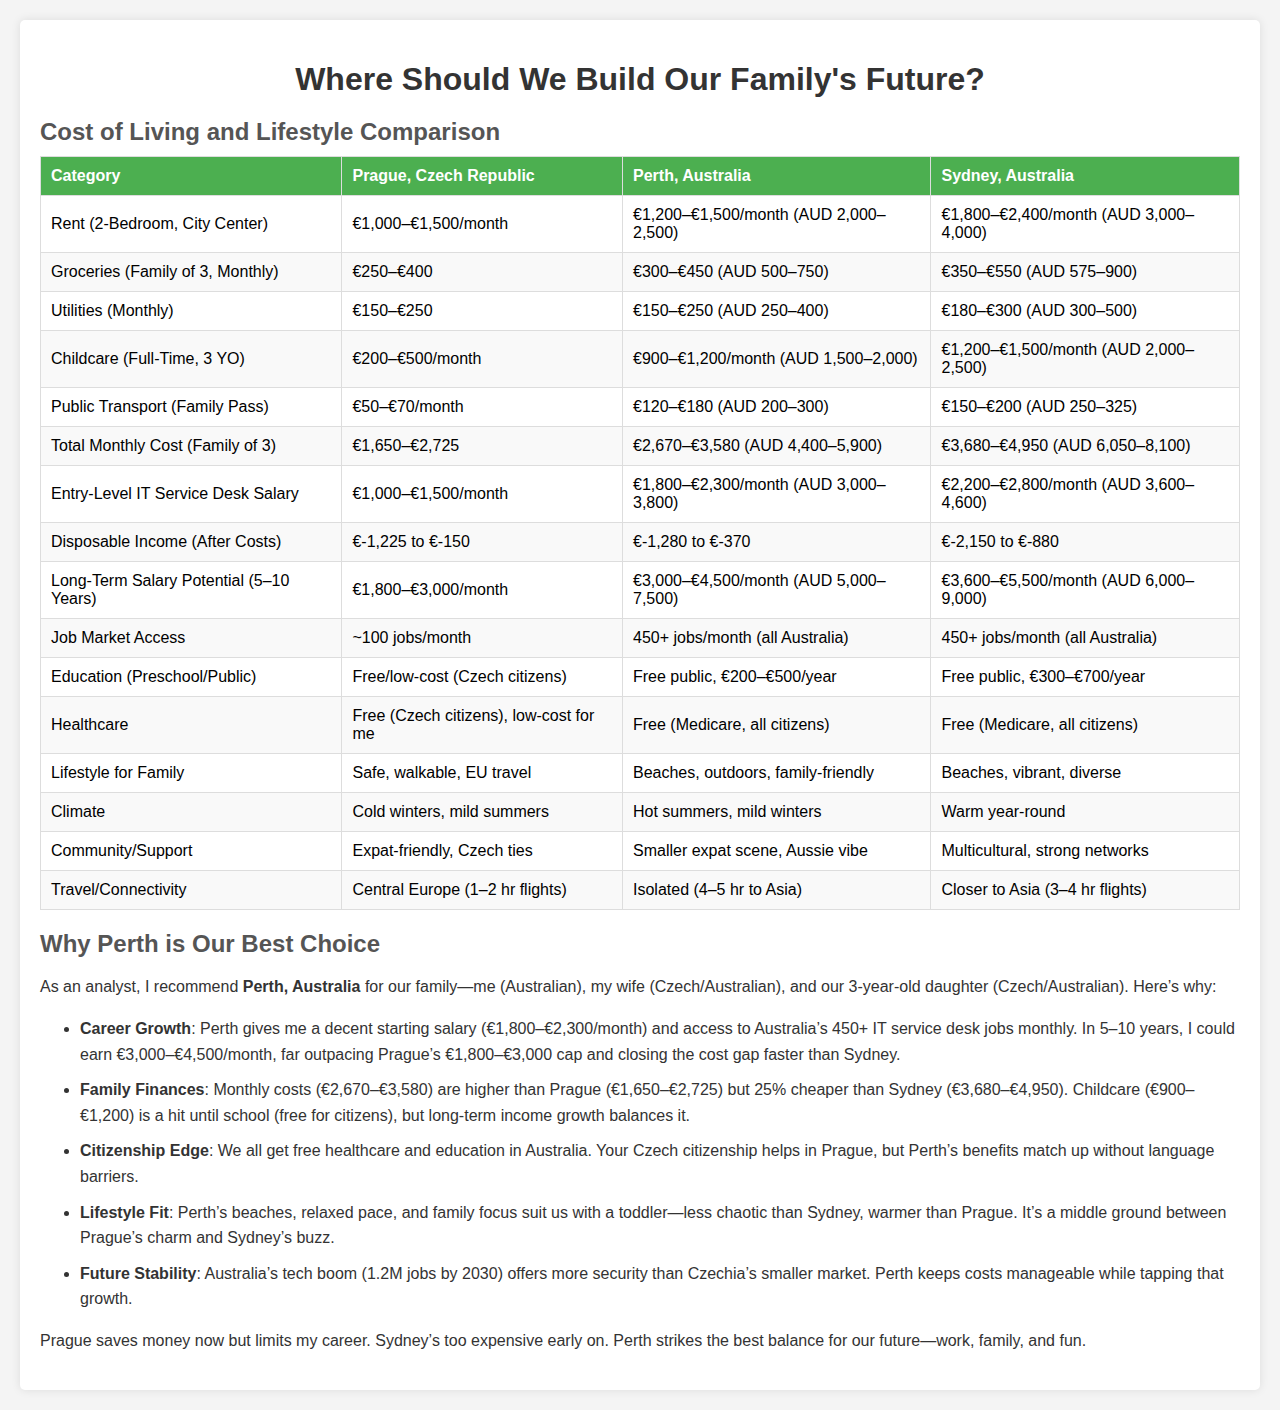
==== index.html @ c254085b "Rename Family_options.html to index.html" ====
<!DOCTYPE html>
<html lang="en">
<head>
    <meta charset="UTF-8">
    <meta name="viewport" content="width=device-width, initial-scale=1.0">
    <title>Family Future Options: Prague vs. Perth vs. Sydney</title>
    <link rel="stylesheet" href="styles.css">
</head>
<body>
    <div class="container">
        <h1>Where Should We Build Our Family's Future?</h1>
        <h2>Cost of Living and Lifestyle Comparison</h2>
        <div class="table-wrapper">
            <table>
                <thead>
                    <tr>
                        <th>Category</th>
                        <th>Prague, Czech Republic</th>
                        <th>Perth, Australia</th>
                        <th>Sydney, Australia</th>
                    </tr>
                </thead>
                <tbody>
                    <tr><td>Rent (2-Bedroom, City Center)</td><td>€1,000–€1,500/month</td><td>€1,200–€1,500/month (AUD 2,000–2,500)</td><td>€1,800–€2,400/month (AUD 3,000–4,000)</td></tr>
                    <tr><td>Groceries (Family of 3, Monthly)</td><td>€250–€400</td><td>€300–€450 (AUD 500–750)</td><td>€350–€550 (AUD 575–900)</td></tr>
                    <tr><td>Utilities (Monthly)</td><td>€150–€250</td><td>€150–€250 (AUD 250–400)</td><td>€180–€300 (AUD 300–500)</td></tr>
                    <tr><td>Childcare (Full-Time, 3 YO)</td><td>€200–€500/month</td><td>€900–€1,200/month (AUD 1,500–2,000)</td><td>€1,200–€1,500/month (AUD 2,000–2,500)</td></tr>
                    <tr><td>Public Transport (Family Pass)</td><td>€50–€70/month</td><td>€120–€180 (AUD 200–300)</td><td>€150–€200 (AUD 250–325)</td></tr>
                    <tr><td>Total Monthly Cost (Family of 3)</td><td>€1,650–€2,725</td><td>€2,670–€3,580 (AUD 4,400–5,900)</td><td>€3,680–€4,950 (AUD 6,050–8,100)</td></tr>
                    <tr><td>Entry-Level IT Service Desk Salary</td><td>€1,000–€1,500/month</td><td>€1,800–€2,300/month (AUD 3,000–3,800)</td><td>€2,200–€2,800/month (AUD 3,600–4,600)</td></tr>
                    <tr><td>Disposable Income (After Costs)</td><td>€-1,225 to €-150</td><td>€-1,280 to €-370</td><td>€-2,150 to €-880</td></tr>
                    <tr><td>Long-Term Salary Potential (5–10 Years)</td><td>€1,800–€3,000/month</td><td>€3,000–€4,500/month (AUD 5,000–7,500)</td><td>€3,600–€5,500/month (AUD 6,000–9,000)</td></tr>
                    <tr><td>Job Market Access</td><td>~100 jobs/month</td><td>450+ jobs/month (all Australia)</td><td>450+ jobs/month (all Australia)</td></tr>
                    <tr><td>Education (Preschool/Public)</td><td>Free/low-cost (Czech citizens)</td><td>Free public, €200–€500/year</td><td>Free public, €300–€700/year</td></tr>
                    <tr><td>Healthcare</td><td>Free (Czech citizens), low-cost for me</td><td>Free (Medicare, all citizens)</td><td>Free (Medicare, all citizens)</td></tr>
                    <tr><td>Lifestyle for Family</td><td>Safe, walkable, EU travel</td><td>Beaches, outdoors, family-friendly</td><td>Beaches, vibrant, diverse</td></tr>
                    <tr><td>Climate</td><td>Cold winters, mild summers</td><td>Hot summers, mild winters</td><td>Warm year-round</td></tr>
                    <tr><td>Community/Support</td><td>Expat-friendly, Czech ties</td><td>Smaller expat scene, Aussie vibe</td><td>Multicultural, strong networks</td></tr>
                    <tr><td>Travel/Connectivity</td><td>Central Europe (1–2 hr flights)</td><td>Isolated (4–5 hr to Asia)</td><td>Closer to Asia (3–4 hr flights)</td></tr>
                </tbody>
            </table>
        </div>

        <h2>Why Perth is Our Best Choice</h2>
        <p class="analysis">As an analyst, I recommend <strong>Perth, Australia</strong> for our family—me (Australian), my wife (Czech/Australian), and our 3-year-old daughter (Czech/Australian). Here’s why:</p>
        <ul class="analysis">
            <li><strong>Career Growth</strong>: Perth gives me a decent starting salary (€1,800–€2,300/month) and access to Australia’s 450+ IT service desk jobs monthly. In 5–10 years, I could earn €3,000–€4,500/month, far outpacing Prague’s €1,800–€3,000 cap and closing the cost gap faster than Sydney.</li>
            <li><strong>Family Finances</strong>: Monthly costs (€2,670–€3,580) are higher than Prague (€1,650–€2,725) but 25% cheaper than Sydney (€3,680–€4,950). Childcare (€900–€1,200) is a hit until school (free for citizens), but long-term income growth balances it.</li>
            <li><strong>Citizenship Edge</strong>: We all get free healthcare and education in Australia. Your Czech citizenship helps in Prague, but Perth’s benefits match up without language barriers.</li>
            <li><strong>Lifestyle Fit</strong>: Perth’s beaches, relaxed pace, and family focus suit us with a toddler—less chaotic than Sydney, warmer than Prague. It’s a middle ground between Prague’s charm and Sydney’s buzz.</li>
            <li><strong>Future Stability</strong>: Australia’s tech boom (1.2M jobs by 2030) offers more security than Czechia’s smaller market. Perth keeps costs manageable while tapping that growth.</li>
        </ul>
        <p class="analysis">Prague saves money now but limits my career. Sydney’s too expensive early on. Perth strikes the best balance for our future—work, family, and fun.</p>
    </div>
</body>
</html>
---- styles.css ----
body {
    font-family: Arial, sans-serif;
    background-color: #f4f4f4;
    margin: 0;
    padding: 0;
}

.container {
    max-width: 1200px;
    margin: 20px auto;
    padding: 20px;
    background-color: #fff;
    box-shadow: 0 0 10px rgba(0, 0, 0, 0.1);
    border-radius: 5px;
}

h1 {
    text-align: center;
    color: #333;
    margin-bottom: 10px;
    font-size: 2em; /* Desktop default */
}

h2 {
    color: #555;
    margin-top: 20px;
    margin-bottom: 10px;
    font-size: 1.5em; /* Desktop default */
}

.table-wrapper {
    overflow-x: auto; /* Enables horizontal scrolling on small screens */
    margin-bottom: 20px;
}

table {
    width: 100%;
    border-collapse: collapse;
}

th, td {
    padding: 10px;
    text-align: left;
    border: 1px solid #ddd;
    font-size: 1em; /* Desktop default */
}

th {
    background-color: #4CAF50;
    color: white;
}

tr:nth-child(even) {
    background-color: #f9f9f9;
}

tr:hover {
    background-color: #f1f1f1;
}

.analysis {
    line-height: 1.6;
    color: #333;
    font-size: 1em; /* Desktop default */
}

ul.analysis li {
    margin-bottom: 10px;
}

/* Mobile Responsiveness (screens <= 768px) */
@media (max-width: 768px) {
    .container {
        margin: 10px;
        padding: 15px;
    }

    h1 {
        font-size: 1.5em; /* Smaller on mobile */
    }

    h2 {
        font-size: 1.2em; /* Smaller on mobile */
    }

    th, td {
        font-size: 0.85em; /* Smaller text on mobile */
        padding: 8px; /* Reduced padding for compactness */
    }

    .analysis {
        font-size: 0.9em; /* Slightly smaller on mobile */
    }

    /* Ensure table is scrollable horizontally */
    table {
        min-width: 600px; /* Forces scrolling if screen is smaller */
    }
}

/* Extra Small Screens (e.g., phones <= 480px) */
@media (max-width: 480px) {
    h1 {
        font-size: 1.2em;
    }

    h2 {
        font-size: 1em;
    }

    th, td {
        font-size: 0.75em; /* Even smaller for tiny screens */
        padding: 6px;
    }

    .analysis {
        font-size: 0.8em;
    }
}
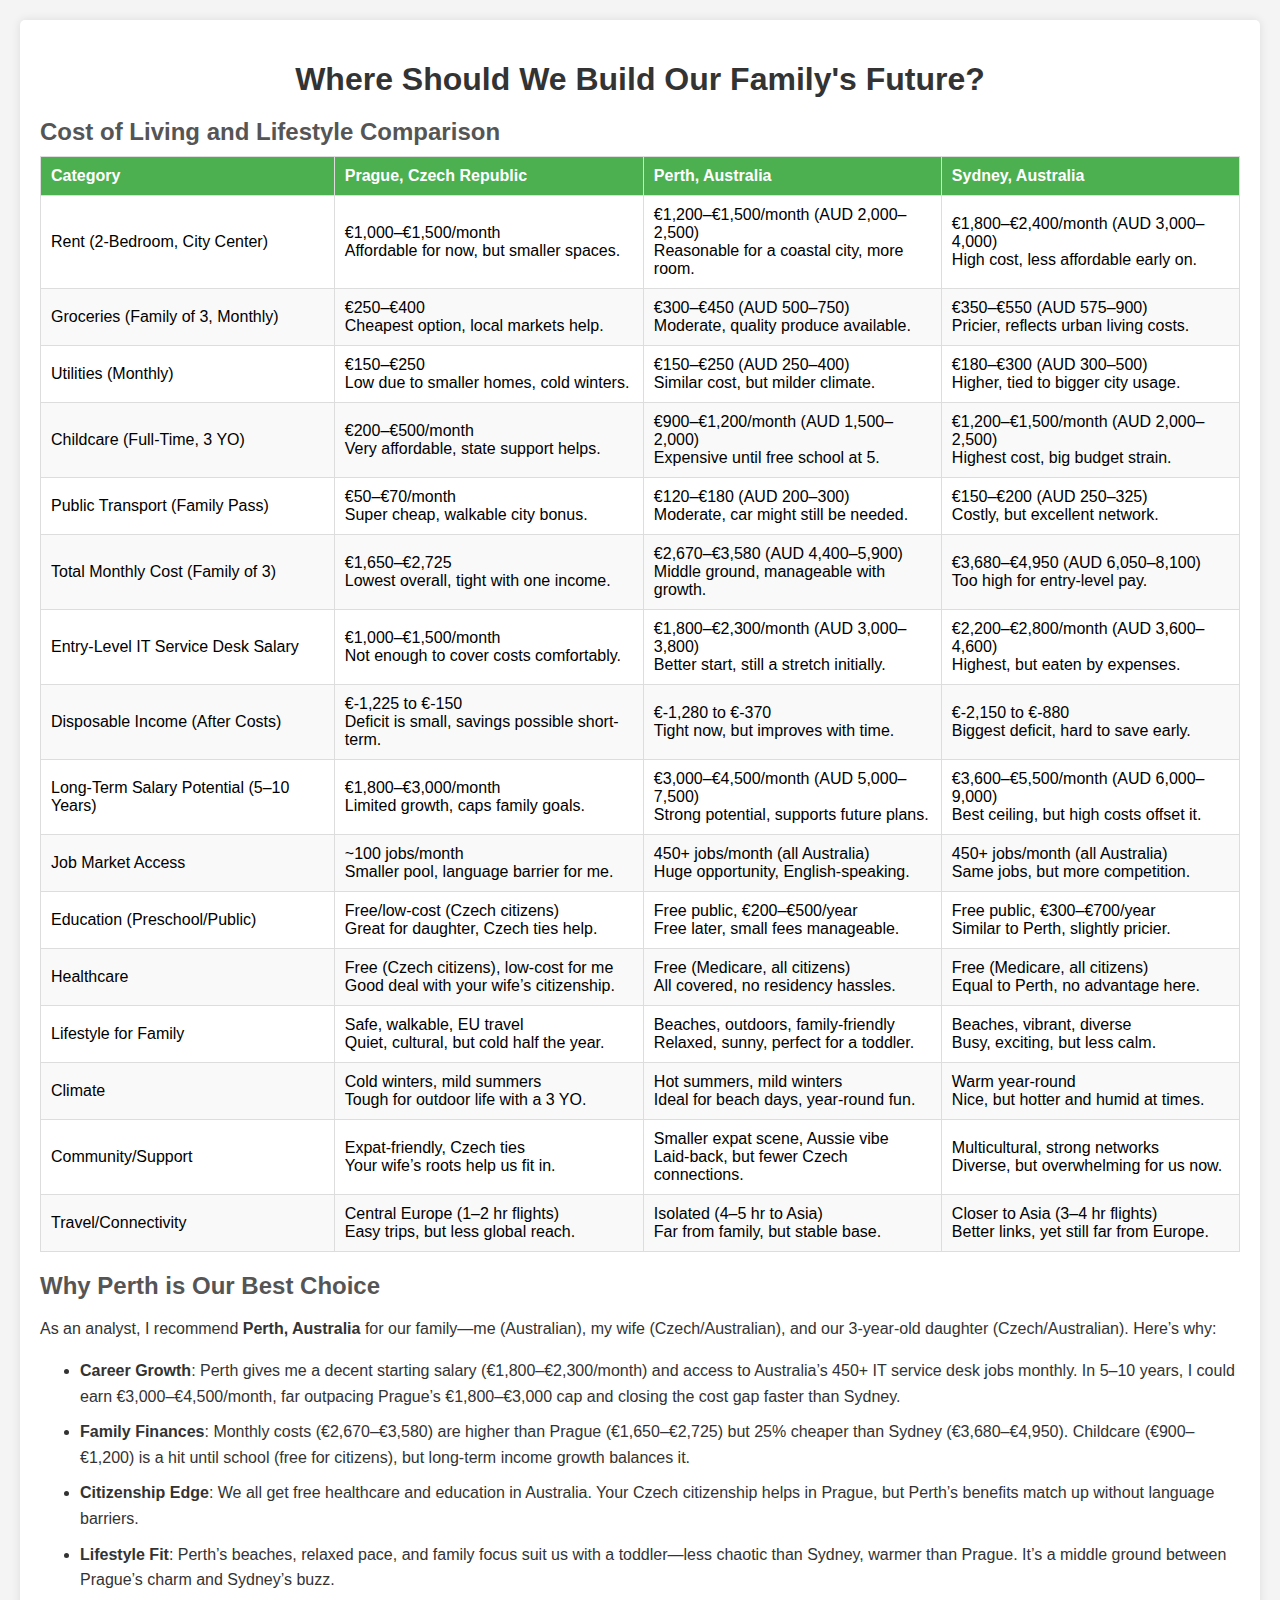
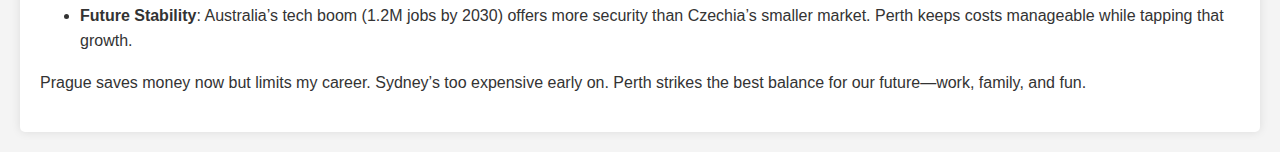
==== commit 9e467adb: "Update index.html" ====
--- a/index.html
+++ b/index.html
@@ -21,22 +21,102 @@
                     </tr>
                 </thead>
                 <tbody>
-                    <tr><td>Rent (2-Bedroom, City Center)</td><td>€1,000–€1,500/month</td><td>€1,200–€1,500/month (AUD 2,000–2,500)</td><td>€1,800–€2,400/month (AUD 3,000–4,000)</td></tr>
-                    <tr><td>Groceries (Family of 3, Monthly)</td><td>€250–€400</td><td>€300–€450 (AUD 500–750)</td><td>€350–€550 (AUD 575–900)</td></tr>
-                    <tr><td>Utilities (Monthly)</td><td>€150–€250</td><td>€150–€250 (AUD 250–400)</td><td>€180–€300 (AUD 300–500)</td></tr>
-                    <tr><td>Childcare (Full-Time, 3 YO)</td><td>€200–€500/month</td><td>€900–€1,200/month (AUD 1,500–2,000)</td><td>€1,200–€1,500/month (AUD 2,000–2,500)</td></tr>
-                    <tr><td>Public Transport (Family Pass)</td><td>€50–€70/month</td><td>€120–€180 (AUD 200–300)</td><td>€150–€200 (AUD 250–325)</td></tr>
-                    <tr><td>Total Monthly Cost (Family of 3)</td><td>€1,650–€2,725</td><td>€2,670–€3,580 (AUD 4,400–5,900)</td><td>€3,680–€4,950 (AUD 6,050–8,100)</td></tr>
-                    <tr><td>Entry-Level IT Service Desk Salary</td><td>€1,000–€1,500/month</td><td>€1,800–€2,300/month (AUD 3,000–3,800)</td><td>€2,200–€2,800/month (AUD 3,600–4,600)</td></tr>
-                    <tr><td>Disposable Income (After Costs)</td><td>€-1,225 to €-150</td><td>€-1,280 to €-370</td><td>€-2,150 to €-880</td></tr>
-                    <tr><td>Long-Term Salary Potential (5–10 Years)</td><td>€1,800–€3,000/month</td><td>€3,000–€4,500/month (AUD 5,000–7,500)</td><td>€3,600–€5,500/month (AUD 6,000–9,000)</td></tr>
-                    <tr><td>Job Market Access</td><td>~100 jobs/month</td><td>450+ jobs/month (all Australia)</td><td>450+ jobs/month (all Australia)</td></tr>
-                    <tr><td>Education (Preschool/Public)</td><td>Free/low-cost (Czech citizens)</td><td>Free public, €200–€500/year</td><td>Free public, €300–€700/year</td></tr>
-                    <tr><td>Healthcare</td><td>Free (Czech citizens), low-cost for me</td><td>Free (Medicare, all citizens)</td><td>Free (Medicare, all citizens)</td></tr>
-                    <tr><td>Lifestyle for Family</td><td>Safe, walkable, EU travel</td><td>Beaches, outdoors, family-friendly</td><td>Beaches, vibrant, diverse</td></tr>
-                    <tr><td>Climate</td><td>Cold winters, mild summers</td><td>Hot summers, mild winters</td><td>Warm year-round</td></tr>
-                    <tr><td>Community/Support</td><td>Expat-friendly, Czech ties</td><td>Smaller expat scene, Aussie vibe</td><td>Multicultural, strong networks</td></tr>
-                    <tr><td>Travel/Connectivity</td><td>Central Europe (1–2 hr flights)</td><td>Isolated (4–5 hr to Asia)</td><td>Closer to Asia (3–4 hr flights)</td></tr>
+                    <tr>
+                        <td>Rent (2-Bedroom, City Center)</td>
+                        <td>€1,000–€1,500/month<br><span>Affordable for now, but smaller spaces.</span></td>
+                        <td>€1,200–€1,500/month (AUD 2,000–2,500)<br><span>Reasonable for a coastal city, more room.</span></td>
+                        <td>€1,800–€2,400/month (AUD 3,000–4,000)<br><span>High cost, less affordable early on.</span></td>
+                    </tr>
+                    <tr>
+                        <td>Groceries (Family of 3, Monthly)</td>
+                        <td>€250–€400<br><span>Cheapest option, local markets help.</span></td>
+                        <td>€300–€450 (AUD 500–750)<br><span>Moderate, quality produce available.</span></td>
+                        <td>€350–€550 (AUD 575–900)<br><span>Pricier, reflects urban living costs.</span></td>
+                    </tr>
+                    <tr>
+                        <td>Utilities (Monthly)</td>
+                        <td>€150–€250<br><span>Low due to smaller homes, cold winters.</span></td>
+                        <td>€150–€250 (AUD 250–400)<br><span>Similar cost, but milder climate.</span></td>
+                        <td>€180–€300 (AUD 300–500)<br><span>Higher, tied to bigger city usage.</span></td>
+                    </tr>
+                    <tr>
+                        <td>Childcare (Full-Time, 3 YO)</td>
+                        <td>€200–€500/month<br><span>Very affordable, state support helps.</span></td>
+                        <td>€900–€1,200/month (AUD 1,500–2,000)<br><span>Expensive until free school at 5.</span></td>
+                        <td>€1,200–€1,500/month (AUD 2,000–2,500)<br><span>Highest cost, big budget strain.</span></td>
+                    </tr>
+                    <tr>
+                        <td>Public Transport (Family Pass)</td>
+                        <td>€50–€70/month<br><span>Super cheap, walkable city bonus.</span></td>
+                        <td>€120–€180 (AUD 200–300)<br><span>Moderate, car might still be needed.</span></td>
+                        <td>€150–€200 (AUD 250–325)<br><span>Costly, but excellent network.</span></td>
+                    </tr>
+                    <tr>
+                        <td>Total Monthly Cost (Family of 3)</td>
+                        <td>€1,650–€2,725<br><span>Lowest overall, tight with one income.</span></td>
+                        <td>€2,670–€3,580 (AUD 4,400–5,900)<br><span>Middle ground, manageable with growth.</span></td>
+                        <td>€3,680–€4,950 (AUD 6,050–8,100)<br><span>Too high for entry-level pay.</span></td>
+                    </tr>
+                    <tr>
+                        <td>Entry-Level IT Service Desk Salary</td>
+                        <td>€1,000–€1,500/month<br><span>Not enough to cover costs comfortably.</span></td>
+                        <td>€1,800–€2,300/month (AUD 3,000–3,800)<br><span>Better start, still a stretch initially.</span></td>
+                        <td>€2,200–€2,800/month (AUD 3,600–4,600)<br><span>Highest, but eaten by expenses.</span></td>
+                    </tr>
+                    <tr>
+                        <td>Disposable Income (After Costs)</td>
+                        <td>€-1,225 to €-150<br><span>Deficit is small, savings possible short-term.</span></td>
+                        <td>€-1,280 to €-370<br><span>Tight now, but improves with time.</span></td>
+                        <td>€-2,150 to €-880<br><span>Biggest deficit, hard to save early.</span></td>
+                    </tr>
+                    <tr>
+                        <td>Long-Term Salary Potential (5–10 Years)</td>
+                        <td>€1,800–€3,000/month<br><span>Limited growth, caps family goals.</span></td>
+                        <td>€3,000–€4,500/month (AUD 5,000–7,500)<br><span>Strong potential, supports future plans.</span></td>
+                        <td>€3,600–€5,500/month (AUD 6,000–9,000)<br><span>Best ceiling, but high costs offset it.</span></td>
+                    </tr>
+                    <tr>
+                        <td>Job Market Access</td>
+                        <td>~100 jobs/month<br><span>Smaller pool, language barrier for me.</span></td>
+                        <td>450+ jobs/month (all Australia)<br><span>Huge opportunity, English-speaking.</span></td>
+                        <td>450+ jobs/month (all Australia)<br><span>Same jobs, but more competition.</span></td>
+                    </tr>
+                    <tr>
+                        <td>Education (Preschool/Public)</td>
+                        <td>Free/low-cost (Czech citizens)<br><span>Great for daughter, Czech ties help.</span></td>
+                        <td>Free public, €200–€500/year<br><span>Free later, small fees manageable.</span></td>
+                        <td>Free public, €300–€700/year<br><span>Similar to Perth, slightly pricier.</span></td>
+                    </tr>
+                    <tr>
+                        <td>Healthcare</td>
+                        <td>Free (Czech citizens), low-cost for me<br><span>Good deal with your wife’s citizenship.</span></td>
+                        <td>Free (Medicare, all citizens)<br><span>All covered, no residency hassles.</span></td>
+                        <td>Free (Medicare, all citizens)<br><span>Equal to Perth, no advantage here.</span></td>
+                    </tr>
+                    <tr>
+                        <td>Lifestyle for Family</td>
+                        <td>Safe, walkable, EU travel<br><span>Quiet, cultural, but cold half the year.</span></td>
+                        <td>Beaches, outdoors, family-friendly<br><span>Relaxed, sunny, perfect for a toddler.</span></td>
+                        <td>Beaches, vibrant, diverse<br><span>Busy, exciting, but less calm.</span></td>
+                    </tr>
+                    <tr>
+                        <td>Climate</td>
+                        <td>Cold winters, mild summers<br><span>Tough for outdoor life with a 3 YO.</span></td>
+                        <td>Hot summers, mild winters<br><span>Ideal for beach days, year-round fun.</span></td>
+                        <td>Warm year-round<br><span>Nice, but hotter and humid at times.</span></td>
+                    </tr>
+                    <tr>
+                        <td>Community/Support</td>
+                        <td>Expat-friendly, Czech ties<br><span>Your wife’s roots help us fit in.</span></td>
+                        <td>Smaller expat scene, Aussie vibe<br><span>Laid-back, but fewer Czech connections.</span></td>
+                        <td>Multicultural, strong networks<br><span>Diverse, but overwhelming for us now.</span></td>
+                    </tr>
+                    <tr>
+                        <td>Travel/Connectivity</td>
+                        <td>Central Europe (1–2 hr flights)<br><span>Easy trips, but less global reach.</span></td>
+                        <td>Isolated (4–5 hr to Asia)<br><span>Far from family, but stable base.</span></td>
+                        <td>Closer to Asia (3–4 hr flights)<br><span>Better links, yet still far from Europe.</span></td>
+                    </tr>
                 </tbody>
             </table>
         </div>
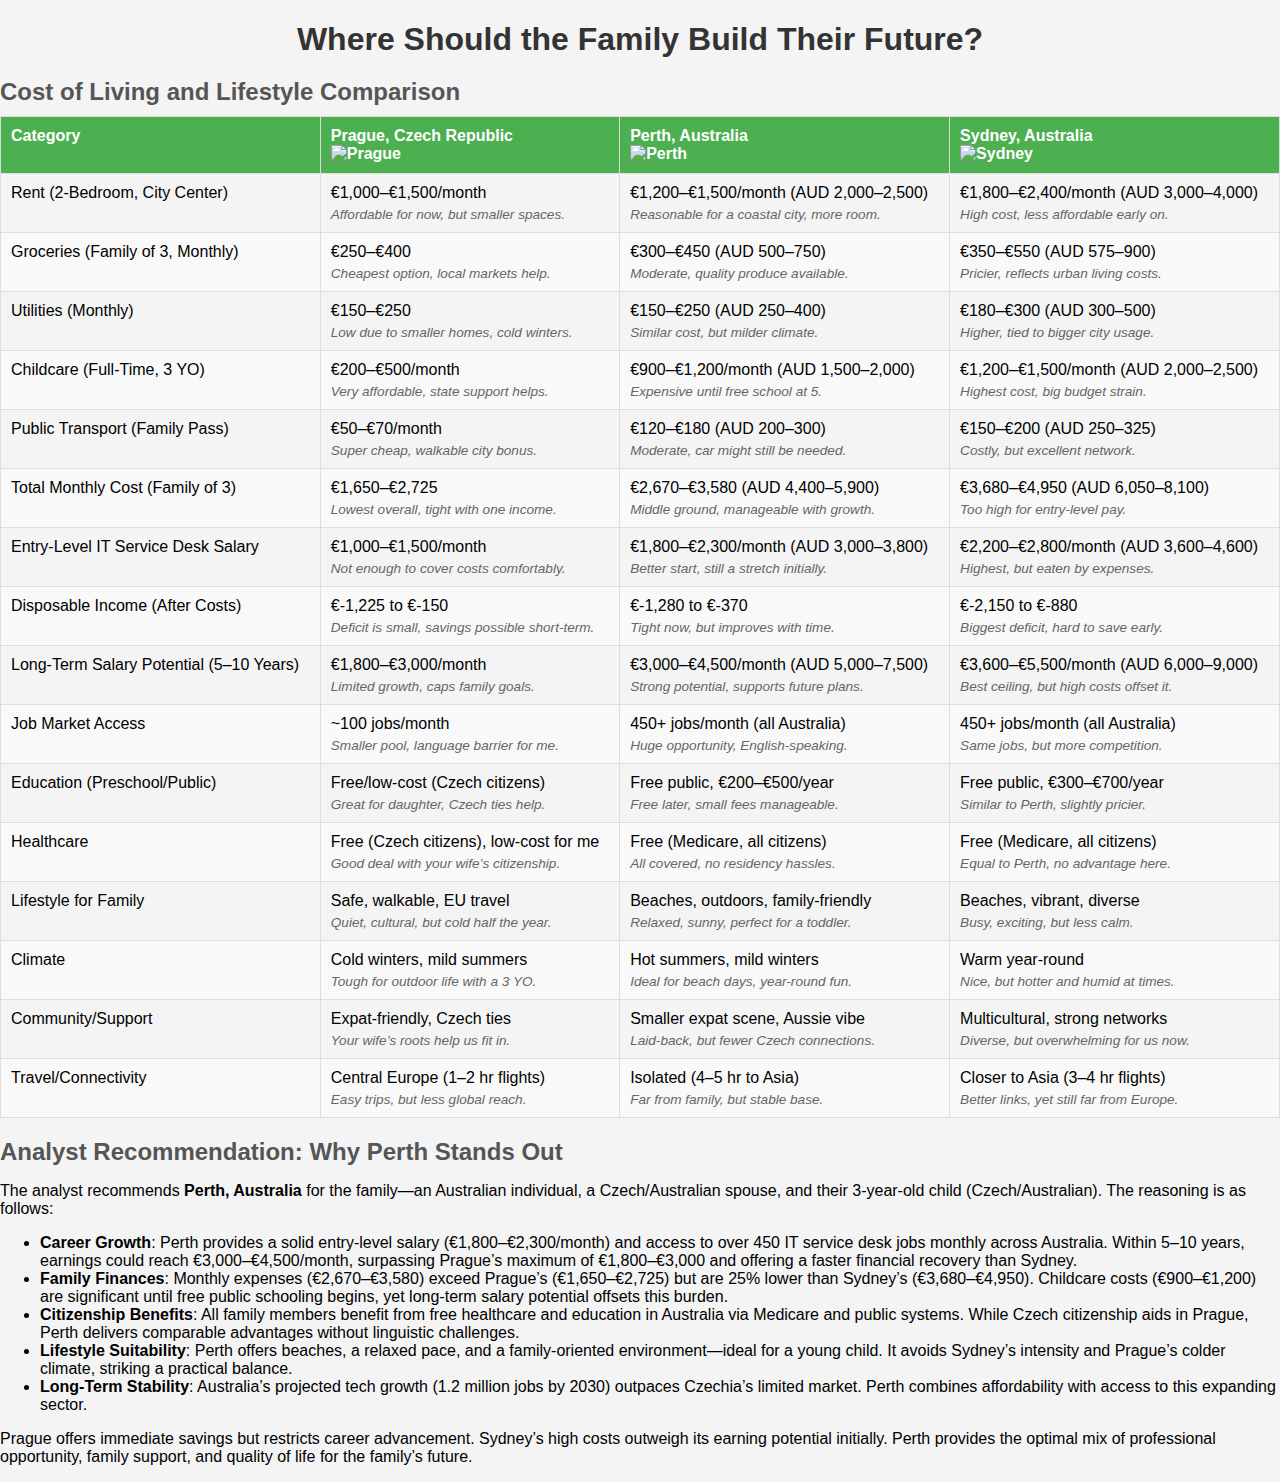
==== commit d58afa91: "Update index.html" ====
--- a/index.html
+++ b/index.html
@@ -3,21 +3,33 @@
 <head>
     <meta charset="UTF-8">
     <meta name="viewport" content="width=device-width, initial-scale=1.0">
-    <title>Family Future Options: Prague vs. Perth vs. Sydney</title>
+    <title>Family Future: Prague vs Perth vs Sydney</title>
     <link rel="stylesheet" href="styles.css">
 </head>
 <body>
-    <div class="container">
-        <h1>Where Should We Build Our Family's Future?</h1>
+    <main class="wrapper">
+        <h1>Where Should the Family Build Their Future?</h1>
         <h2>Cost of Living and Lifestyle Comparison</h2>
-        <div class="table-wrapper">
+        <section class="table-container">
             <table>
                 <thead>
                     <tr>
                         <th>Category</th>
-                        <th>Prague, Czech Republic</th>
-                        <th>Perth, Australia</th>
-                        <th>Sydney, Australia</th>
+                        <th>
+                            Prague, Czech Republic<br>
+                            <img src="https://images.unsplash.com/photo-1563216366-a7b552b0d7e8?ixlib=rb-4.0.3&auto=format&fit=crop&w=300&q=80" alt="Prague">
+                            <!-- Photo by David Dibert on Unsplash -->
+                        </th>
+                        <th>
+                            Perth, Australia<br>
+                            <img src="https://images.unsplash.com/photo-1520262497146-9996d4fdda0a?ixlib=rb-4.0.3&auto=format&fit=crop&w=300&q=80" alt="Perth">
+                            <!-- Photo by Lachlan Gowen on Unsplash -->
+                        </th>
+                        <th>
+                            Sydney, Australia<br>
+                            <img src="https://images.unsplash.com/photo-1624138784614-87fd1b6528f8?ixlib=rb-4.0.3&auto=format&fit=crop&w=300&q=80" alt="Sydney">
+                            <!-- Photo by Blake Cheek on Unsplash -->
+                        </th>
                     </tr>
                 </thead>
                 <tbody>
@@ -119,18 +131,18 @@
                     </tr>
                 </tbody>
             </table>
-        </div>
+        </section>
 
-        <h2>Why Perth is Our Best Choice</h2>
-        <p class="analysis">As an analyst, I recommend <strong>Perth, Australia</strong> for our family—me (Australian), my wife (Czech/Australian), and our 3-year-old daughter (Czech/Australian). Here’s why:</p>
-        <ul class="analysis">
-            <li><strong>Career Growth</strong>: Perth gives me a decent starting salary (€1,800–€2,300/month) and access to Australia’s 450+ IT service desk jobs monthly. In 5–10 years, I could earn €3,000–€4,500/month, far outpacing Prague’s €1,800–€3,000 cap and closing the cost gap faster than Sydney.</li>
-            <li><strong>Family Finances</strong>: Monthly costs (€2,670–€3,580) are higher than Prague (€1,650–€2,725) but 25% cheaper than Sydney (€3,680–€4,950). Childcare (€900–€1,200) is a hit until school (free for citizens), but long-term income growth balances it.</li>
-            <li><strong>Citizenship Edge</strong>: We all get free healthcare and education in Australia. Your Czech citizenship helps in Prague, but Perth’s benefits match up without language barriers.</li>
-            <li><strong>Lifestyle Fit</strong>: Perth’s beaches, relaxed pace, and family focus suit us with a toddler—less chaotic than Sydney, warmer than Prague. It’s a middle ground between Prague’s charm and Sydney’s buzz.</li>
-            <li><strong>Future Stability</strong>: Australia’s tech boom (1.2M jobs by 2030) offers more security than Czechia’s smaller market. Perth keeps costs manageable while tapping that growth.</li>
+        <h2>Analyst Recommendation: Why Perth Stands Out</h2>
+        <p class="summary">The analyst recommends <strong>Perth, Australia</strong> for the family—an Australian individual, a Czech/Australian spouse, and their 3-year-old child (Czech/Australian). The reasoning is as follows:</p>
+        <ul class="summary">
+            <li><strong>Career Growth</strong>: Perth provides a solid entry-level salary (€1,800–€2,300/month) and access to over 450 IT service desk jobs monthly across Australia. Within 5–10 years, earnings could reach €3,000–€4,500/month, surpassing Prague’s maximum of €1,800–€3,000 and offering a faster financial recovery than Sydney.</li>
+            <li><strong>Family Finances</strong>: Monthly expenses (€2,670–€3,580) exceed Prague’s (€1,650–€2,725) but are 25% lower than Sydney’s (€3,680–€4,950). Childcare costs (€900–€1,200) are significant until free public schooling begins, yet long-term salary potential offsets this burden.</li>
+            <li><strong>Citizenship Benefits</strong>: All family members benefit from free healthcare and education in Australia via Medicare and public systems. While Czech citizenship aids in Prague, Perth delivers comparable advantages without linguistic challenges.</li>
+            <li><strong>Lifestyle Suitability</strong>: Perth offers beaches, a relaxed pace, and a family-oriented environment—ideal for a young child. It avoids Sydney’s intensity and Prague’s colder climate, striking a practical balance.</li>
+            <li><strong>Long-Term Stability</strong>: Australia’s projected tech growth (1.2 million jobs by 2030) outpaces Czechia’s limited market. Perth combines affordability with access to this expanding sector.</li>
         </ul>
-        <p class="analysis">Prague saves money now but limits my career. Sydney’s too expensive early on. Perth strikes the best balance for our future—work, family, and fun.</p>
-    </div>
+        <p class="summary">Prague offers immediate savings but restricts career advancement. Sydney’s high costs outweigh its earning potential initially. Perth provides the optimal mix of professional opportunity, family support, and quality of life for the family’s future.</p>
+    </main>
 </body>
 </html>
--- a/styles.css
+++ b/styles.css
@@ -43,6 +43,7 @@
     text-align: left;
     border: 1px solid #ddd;
     font-size: 1em; /* Desktop default */
+    vertical-align: top; /* Aligns text to top for better spacing with spans */
 }
 
 th {
@@ -56,6 +57,15 @@
 
 tr:hover {
     background-color: #f1f1f1;
+}
+
+/* Style for commentary within cells */
+td span {
+    display: block;
+    font-size: 0.85em; /* Smaller than main data */
+    color: #666; /* Gray to distinguish from values */
+    font-style: italic;
+    margin-top: 5px; /* Space between value and comment */
 }
 
 .analysis {
@@ -88,8 +98,8 @@
         padding: 8px; /* Reduced padding for compactness */
     }
 
-    .analysis {
-        font-size: 0.9em; /* Slightly smaller on mobile */
+    td span {
+        font-size: 0.75em; /* Even smaller commentary on mobile */
     }
 
     /* Ensure table is scrollable horizontally */
@@ -113,7 +123,7 @@
         padding: 6px;
     }
 
-    .analysis {
-        font-size: 0.8em;
+    td span {
+        font-size: 0.65em; /* Tiny commentary for small screens */
     }
-}+}
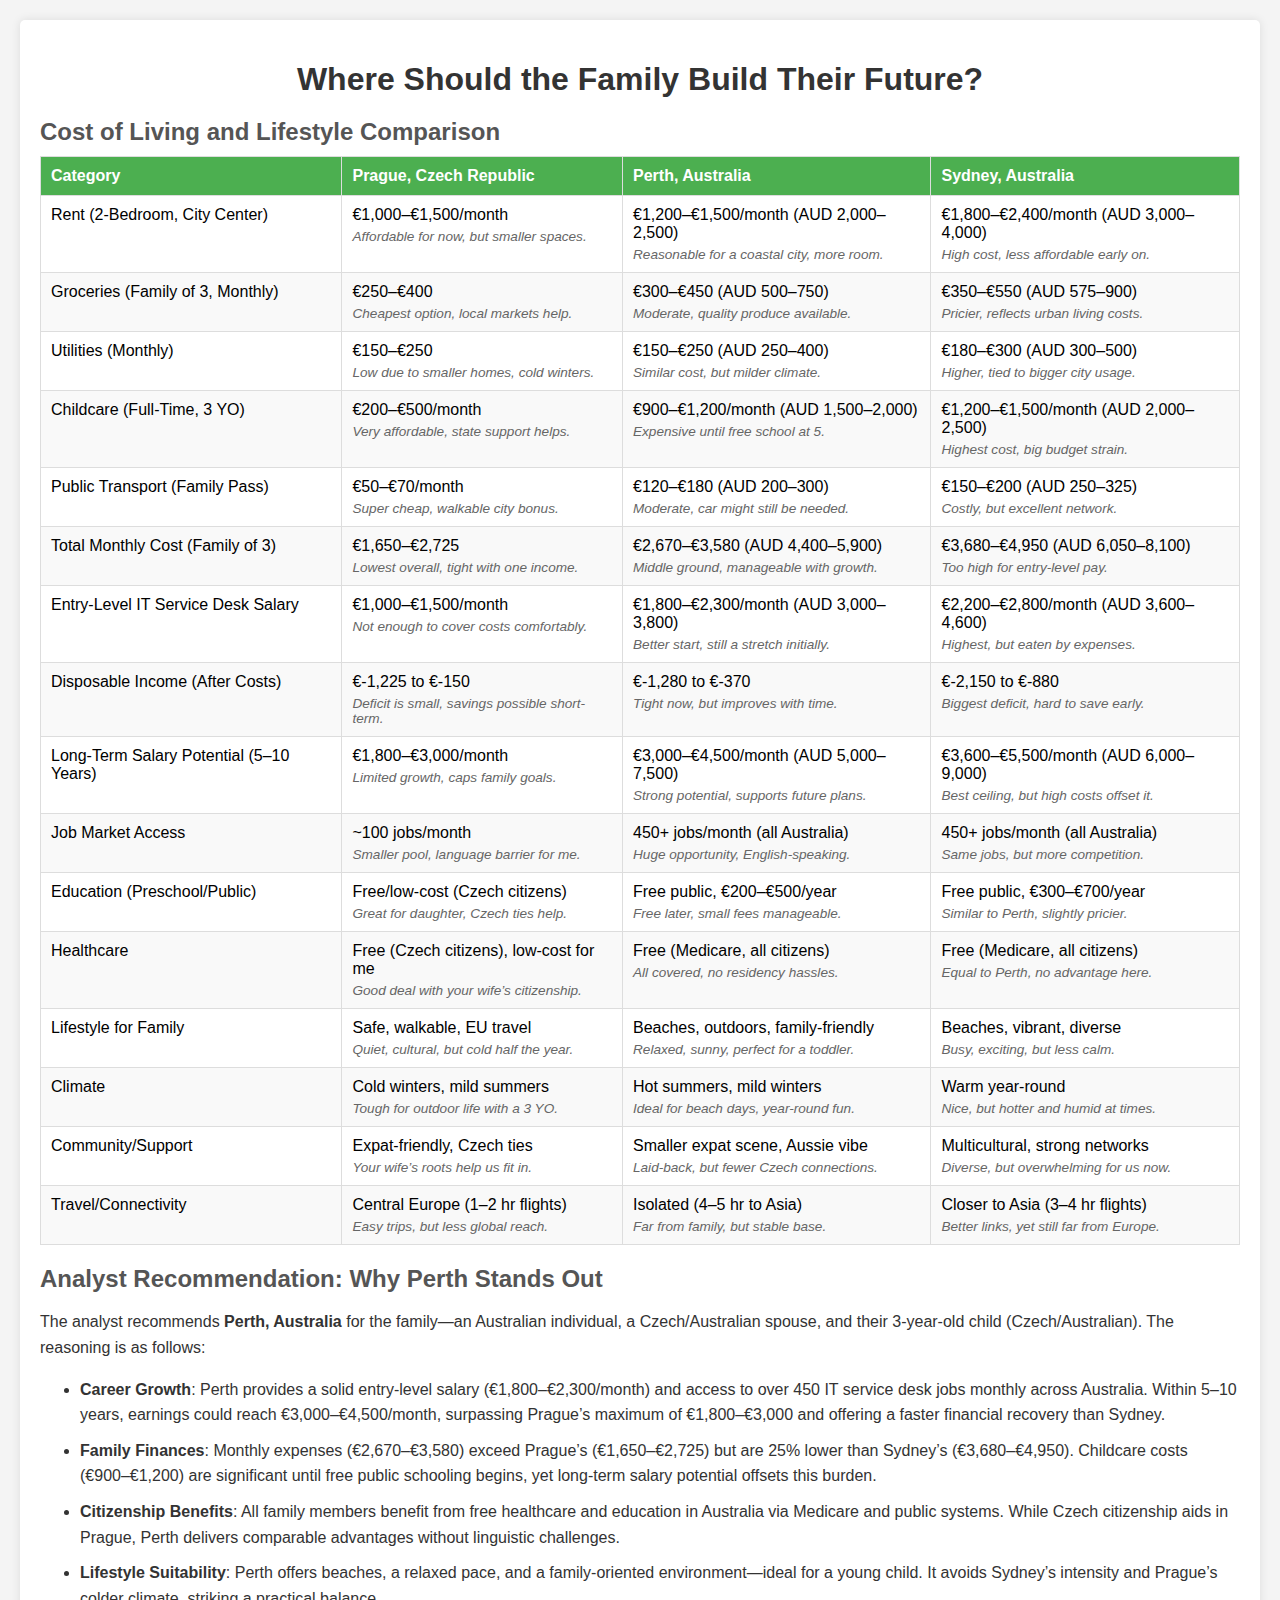
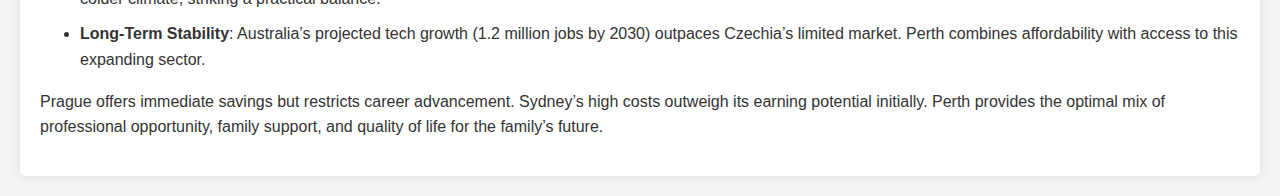
==== commit f88619ba: "Update index.html - new version" ====
--- a/index.html
+++ b/index.html
@@ -15,21 +15,9 @@
                 <thead>
                     <tr>
                         <th>Category</th>
-                        <th>
-                            Prague, Czech Republic<br>
-                            <img src="https://images.unsplash.com/photo-1563216366-a7b552b0d7e8?ixlib=rb-4.0.3&auto=format&fit=crop&w=300&q=80" alt="Prague">
-                            <!-- Photo by David Dibert on Unsplash -->
-                        </th>
-                        <th>
-                            Perth, Australia<br>
-                            <img src="https://images.unsplash.com/photo-1520262497146-9996d4fdda0a?ixlib=rb-4.0.3&auto=format&fit=crop&w=300&q=80" alt="Perth">
-                            <!-- Photo by Lachlan Gowen on Unsplash -->
-                        </th>
-                        <th>
-                            Sydney, Australia<br>
-                            <img src="https://images.unsplash.com/photo-1624138784614-87fd1b6528f8?ixlib=rb-4.0.3&auto=format&fit=crop&w=300&q=80" alt="Sydney">
-                            <!-- Photo by Blake Cheek on Unsplash -->
-                        </th>
+                        <th class="city-header">Prague, Czech Republic</th>
+                        <th class="city-header">Perth, Australia</th>
+                        <th class="city-header">Sydney, Australia</th>
                     </tr>
                 </thead>
                 <tbody>
--- a/styles.css
+++ b/styles.css
@@ -5,31 +5,30 @@
     padding: 0;
 }
 
-.container {
+.wrapper {
     max-width: 1200px;
     margin: 20px auto;
     padding: 20px;
     background-color: #fff;
+    border-radius: 5px;
     box-shadow: 0 0 10px rgba(0, 0, 0, 0.1);
-    border-radius: 5px;
 }
 
 h1 {
     text-align: center;
     color: #333;
+    font-size: 2em;
     margin-bottom: 10px;
-    font-size: 2em; /* Desktop default */
 }
 
 h2 {
     color: #555;
-    margin-top: 20px;
-    margin-bottom: 10px;
-    font-size: 1.5em; /* Desktop default */
+    font-size: 1.5em;
+    margin: 20px 0 10px;
 }
 
-.table-wrapper {
-    overflow-x: auto; /* Enables horizontal scrolling on small screens */
+.table-container {
+    overflow-x: auto;
     margin-bottom: 20px;
 }
 
@@ -42,13 +41,22 @@
     padding: 10px;
     text-align: left;
     border: 1px solid #ddd;
-    font-size: 1em; /* Desktop default */
-    vertical-align: top; /* Aligns text to top for better spacing with spans */
+    font-size: 1em;
+    vertical-align: top;
 }
 
 th {
     background-color: #4CAF50;
     color: white;
+}
+
+th img {
+    display: block;
+    width: 100%;
+    max-width: 200px; /* Limits image size on desktop */
+    height: auto;
+    margin: 10px auto 0; /* Centers image below text */
+    border-radius: 5px;
 }
 
 tr:nth-child(even) {
@@ -59,56 +67,57 @@
     background-color: #f1f1f1;
 }
 
-/* Style for commentary within cells */
 td span {
     display: block;
-    font-size: 0.85em; /* Smaller than main data */
-    color: #666; /* Gray to distinguish from values */
+    font-size: 0.85em;
+    color: #666;
     font-style: italic;
-    margin-top: 5px; /* Space between value and comment */
+    margin-top: 5px;
 }
 
-.analysis {
+.summary {
+    color: #333;
     line-height: 1.6;
-    color: #333;
-    font-size: 1em; /* Desktop default */
+    font-size: 1em;
 }
 
-ul.analysis li {
+.summary li {
     margin-bottom: 10px;
 }
 
-/* Mobile Responsiveness (screens <= 768px) */
+/* Responsive Design */
 @media (max-width: 768px) {
-    .container {
+    .wrapper {
         margin: 10px;
         padding: 15px;
     }
 
     h1 {
-        font-size: 1.5em; /* Smaller on mobile */
+        font-size: 1.5em;
     }
 
     h2 {
-        font-size: 1.2em; /* Smaller on mobile */
+        font-size: 1.2em;
     }
 
     th, td {
-        font-size: 0.85em; /* Smaller text on mobile */
-        padding: 8px; /* Reduced padding for compactness */
+        font-size: 0.85em;
+        padding: 8px;
+    }
+
+    th img {
+        max-width: 150px; /* Smaller images on tablets */
     }
 
     td span {
-        font-size: 0.75em; /* Even smaller commentary on mobile */
+        font-size: 0.75em;
     }
 
-    /* Ensure table is scrollable horizontally */
     table {
-        min-width: 600px; /* Forces scrolling if screen is smaller */
+        min-width: 600px;
     }
 }
 
-/* Extra Small Screens (e.g., phones <= 480px) */
 @media (max-width: 480px) {
     h1 {
         font-size: 1.2em;
@@ -119,11 +128,15 @@
     }
 
     th, td {
-        font-size: 0.75em; /* Even smaller for tiny screens */
+        font-size: 0.75em;
         padding: 6px;
     }
 
+    th img {
+        max-width: 100px; /* Even smaller on phones */
+    }
+
     td span {
-        font-size: 0.65em; /* Tiny commentary for small screens */
+        font-size: 0.65em;
     }
 }
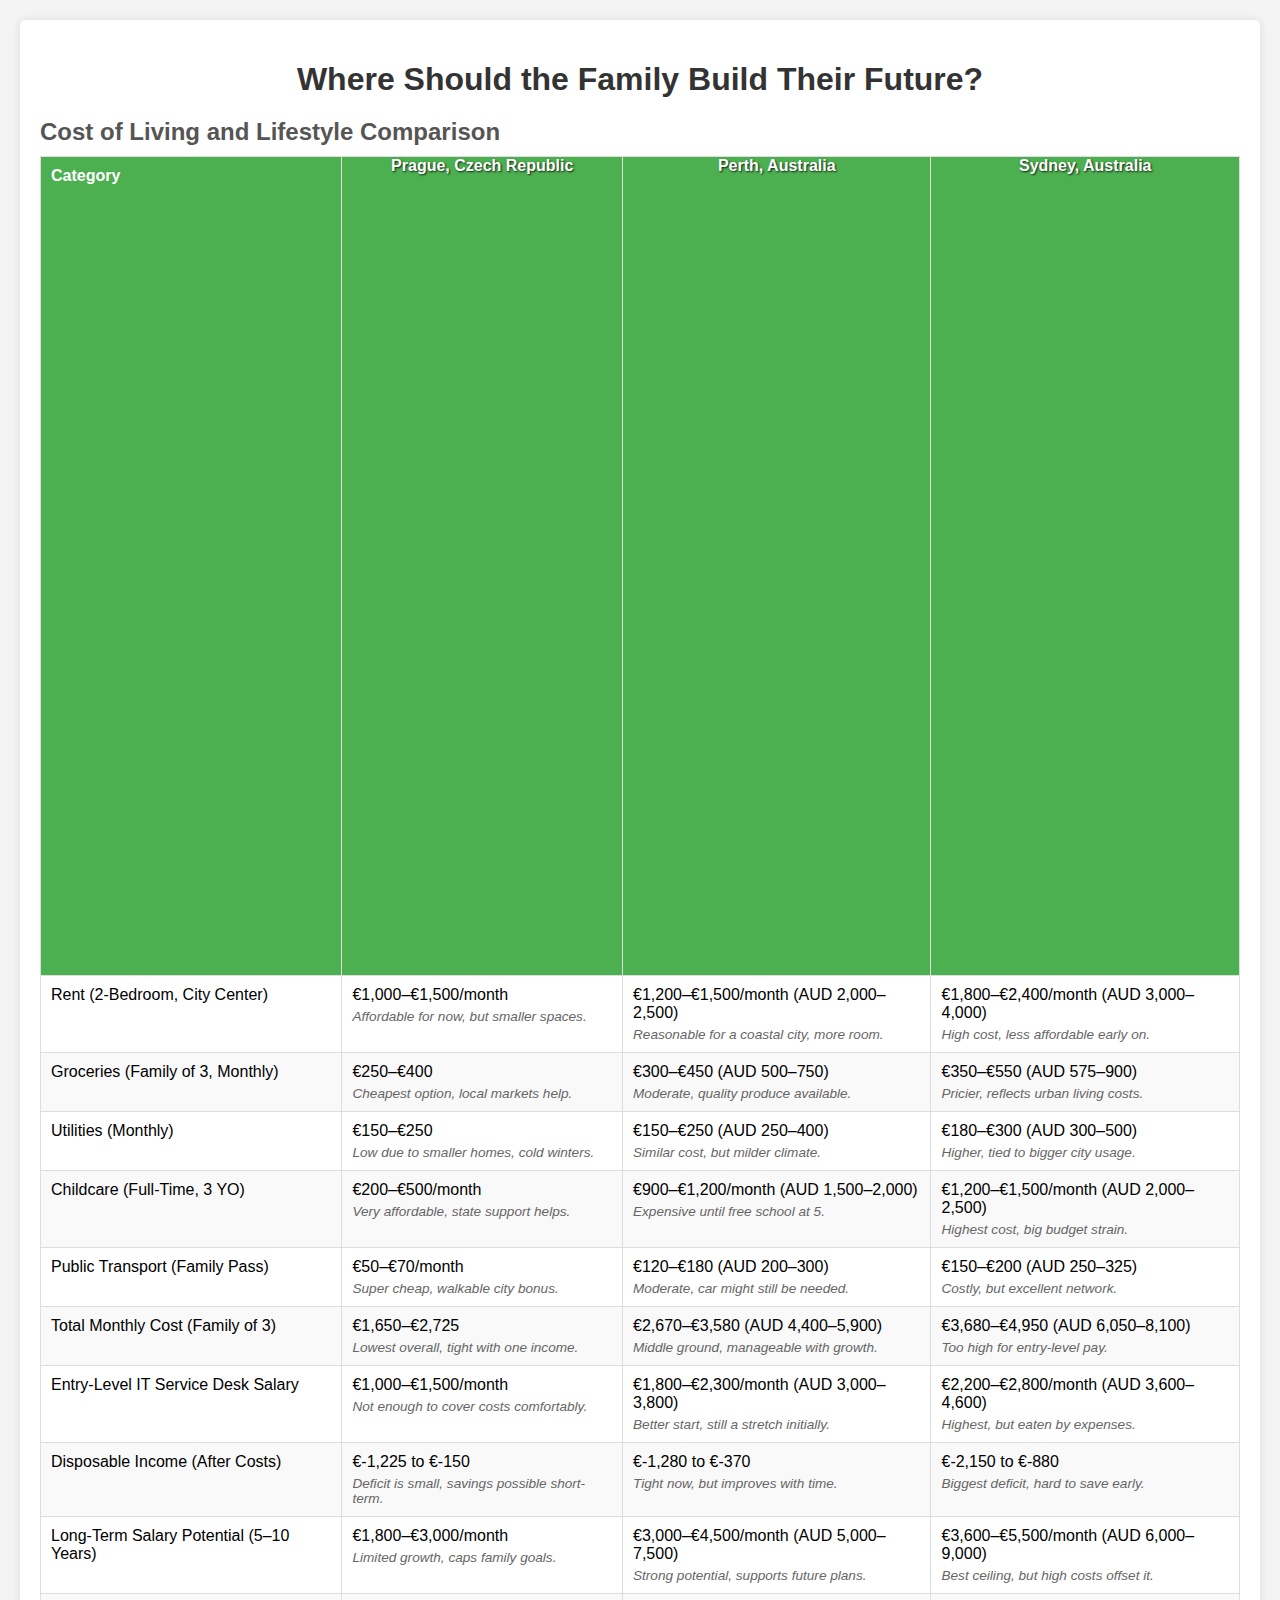
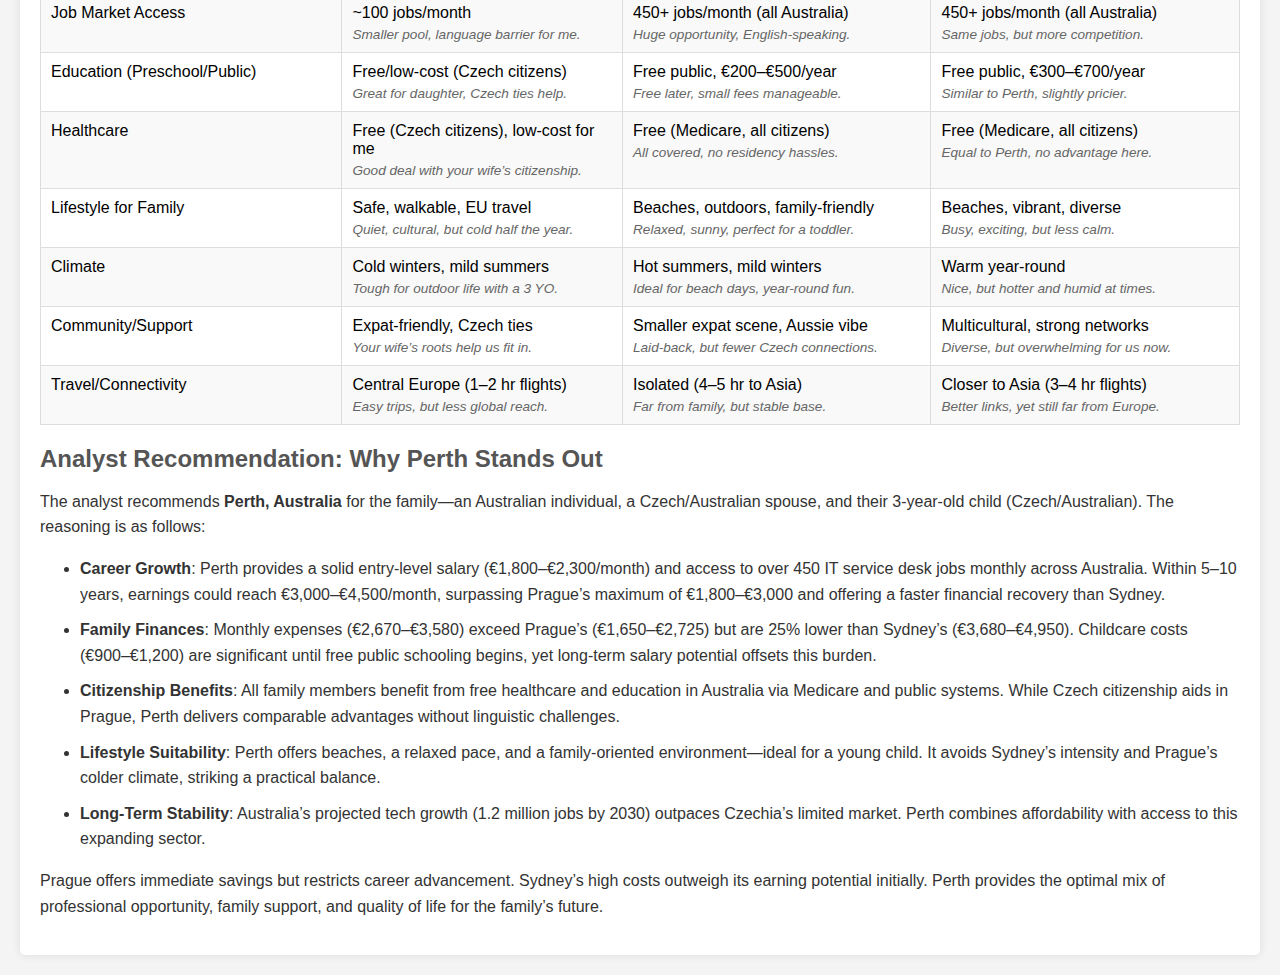
==== commit a417c782: "Update index.html - final final" ====
--- a/index.html
+++ b/index.html
@@ -14,7 +14,7 @@
             <table>
                 <thead>
                     <tr>
-                        <th>Category</th>
+                        <th class="category-header">Category</th>
                         <th class="city-header">Prague, Czech Republic</th>
                         <th class="city-header">Perth, Australia</th>
                         <th class="city-header">Sydney, Australia</th>
--- a/styles.css
+++ b/styles.css
@@ -50,13 +50,41 @@
     color: white;
 }
 
-th img {
-    display: block;
+/* City header cells with background images */
+th.city-header {
+    position: relative;
+    text-align: center;
+    padding: 0; /* Remove padding to control size with aspect ratio */
+    height: 0; /* Collapse height, use padding for ratio */
+    padding-bottom: 66.67%; /* 2/3 (3:2 ratio flipped) for height relative to width */
+    background-size: cover;
+    background-position: center;
+    color: white;
+    text-shadow: 1px 1px 2px rgba(0, 0, 0, 0.8); /* Better readability on image */
+}
+
+/* Specific background images for each city */
+th.city-header:nth-child(2) {
+    background-image: url('https://images.unsplash.com/photo-1592906209472-a36b1f3782ef?q=80&w=1740&auto=format&fit=crop&ixlib=rb-4.0.3&ixid=M3wxMjA3fDB8MHxwaG90by1wYWdlfHx8fGVufDB8fHx8fA%3D%3D'); /* New Prague image */
+}
+
+th.city-header:nth-child(3) {
+    background-image: url('https://images.unsplash.com/photo-1518138793089-8eaa76c44db9?q=80&w=1740&auto=format&fit=crop&ixlib=rb-4.0.3&ixid=M3wxMjA3fDB8MHxwaG90by1wYWdlfHx8fGVufDB8fHx8fA%3D%3D'); /* New Perth image */
+}
+
+th.city-header:nth-child(4) {
+    background-image: url('https://images.unsplash.com/photo-1624138784614-87fd1b6528f8?ixlib=rb-4.0.3&auto=format&fit=crop&w=300&q=80'); /* Sydney unchanged */
+}
+
+/* Center the city name text vertically and horizontally */
+th.city-header span {
+    position: absolute;
+    top: 50%;
+    left: 50%;
+    transform: translate(-50%, -50%);
     width: 100%;
-    max-width: 200px; /* Limits image size on desktop */
-    height: auto;
-    margin: 10px auto 0; /* Centers image below text */
-    border-radius: 5px;
+    padding: 10px;
+    box-sizing: border-box;
 }
 
 tr:nth-child(even) {
@@ -105,8 +133,8 @@
         padding: 8px;
     }
 
-    th img {
-        max-width: 150px; /* Smaller images on tablets */
+    th.city-header {
+        padding-bottom: 66.67%; /* Maintain 3:2 ratio */
     }
 
     td span {
@@ -132,8 +160,8 @@
         padding: 6px;
     }
 
-    th img {
-        max-width: 100px; /* Even smaller on phones */
+    th.city-header {
+        padding-bottom: 66.67%; /* Maintain 3:2 ratio */
     }
 
     td span {
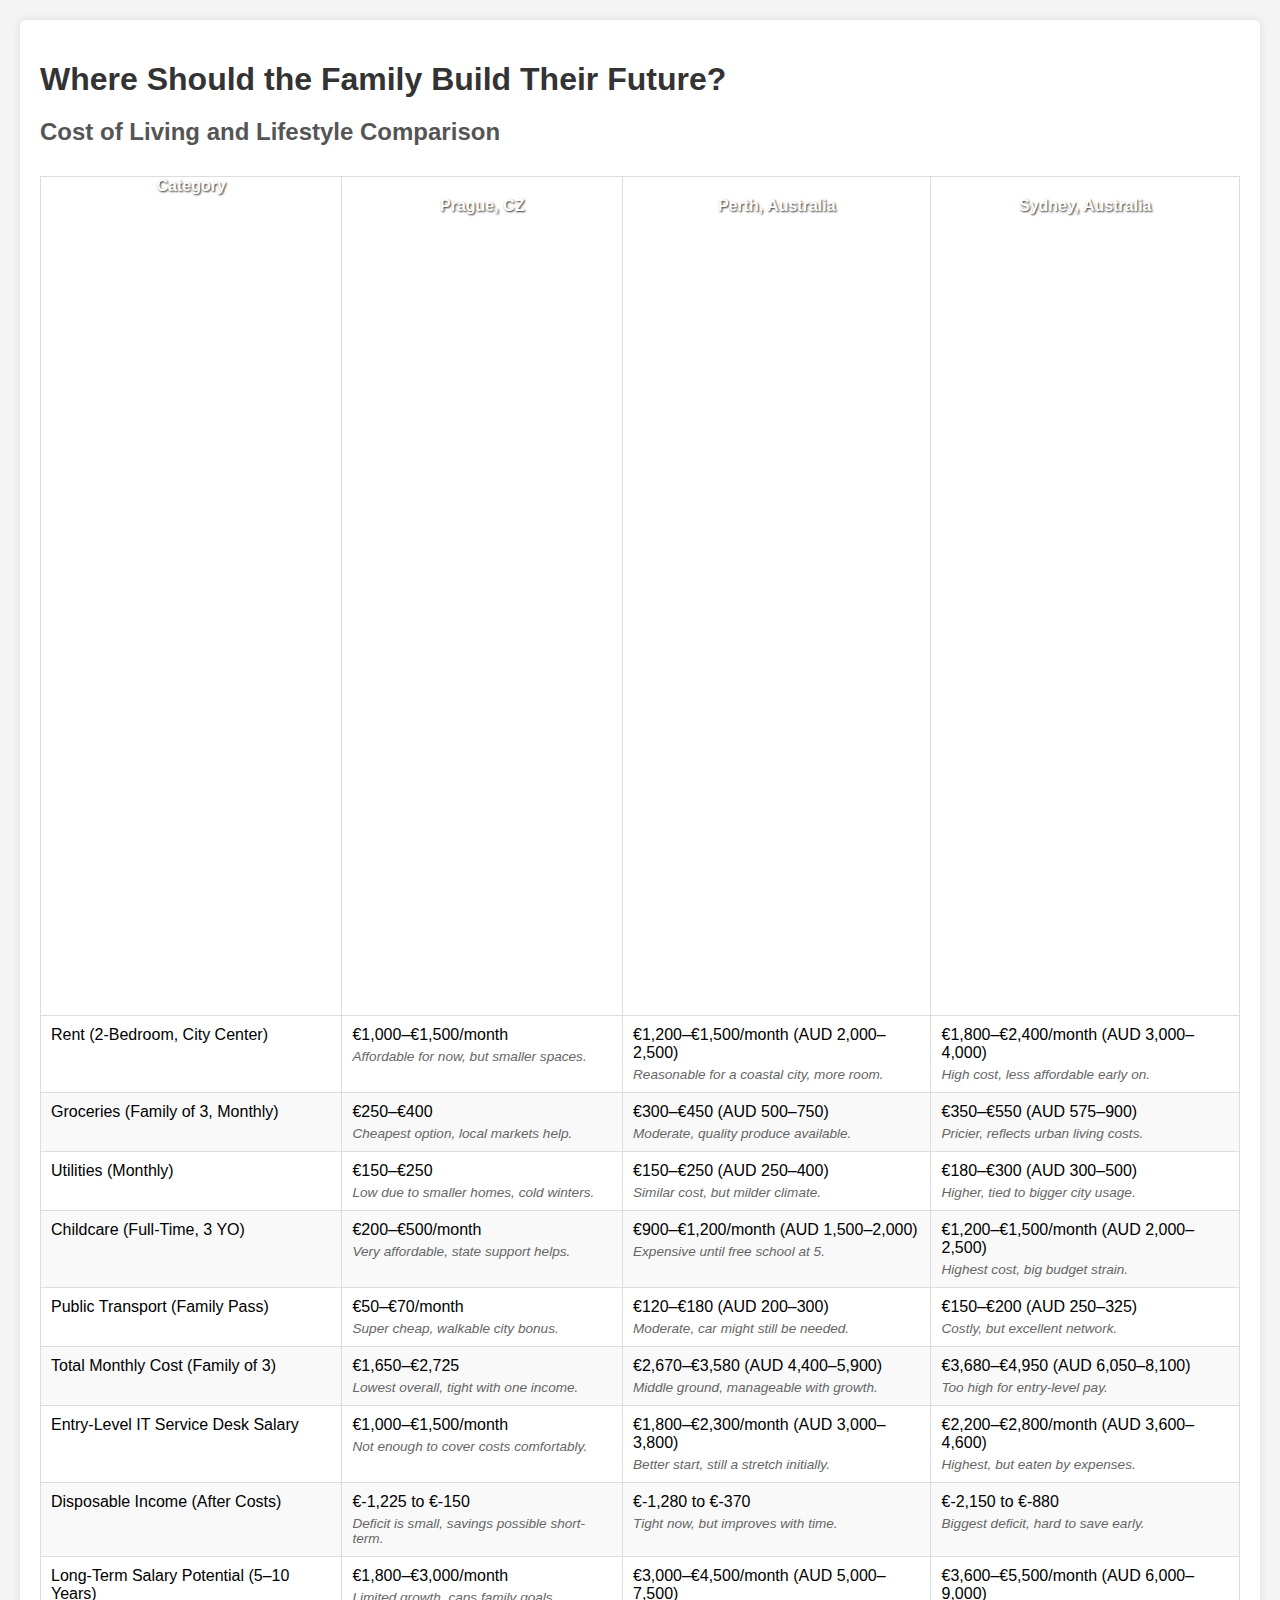
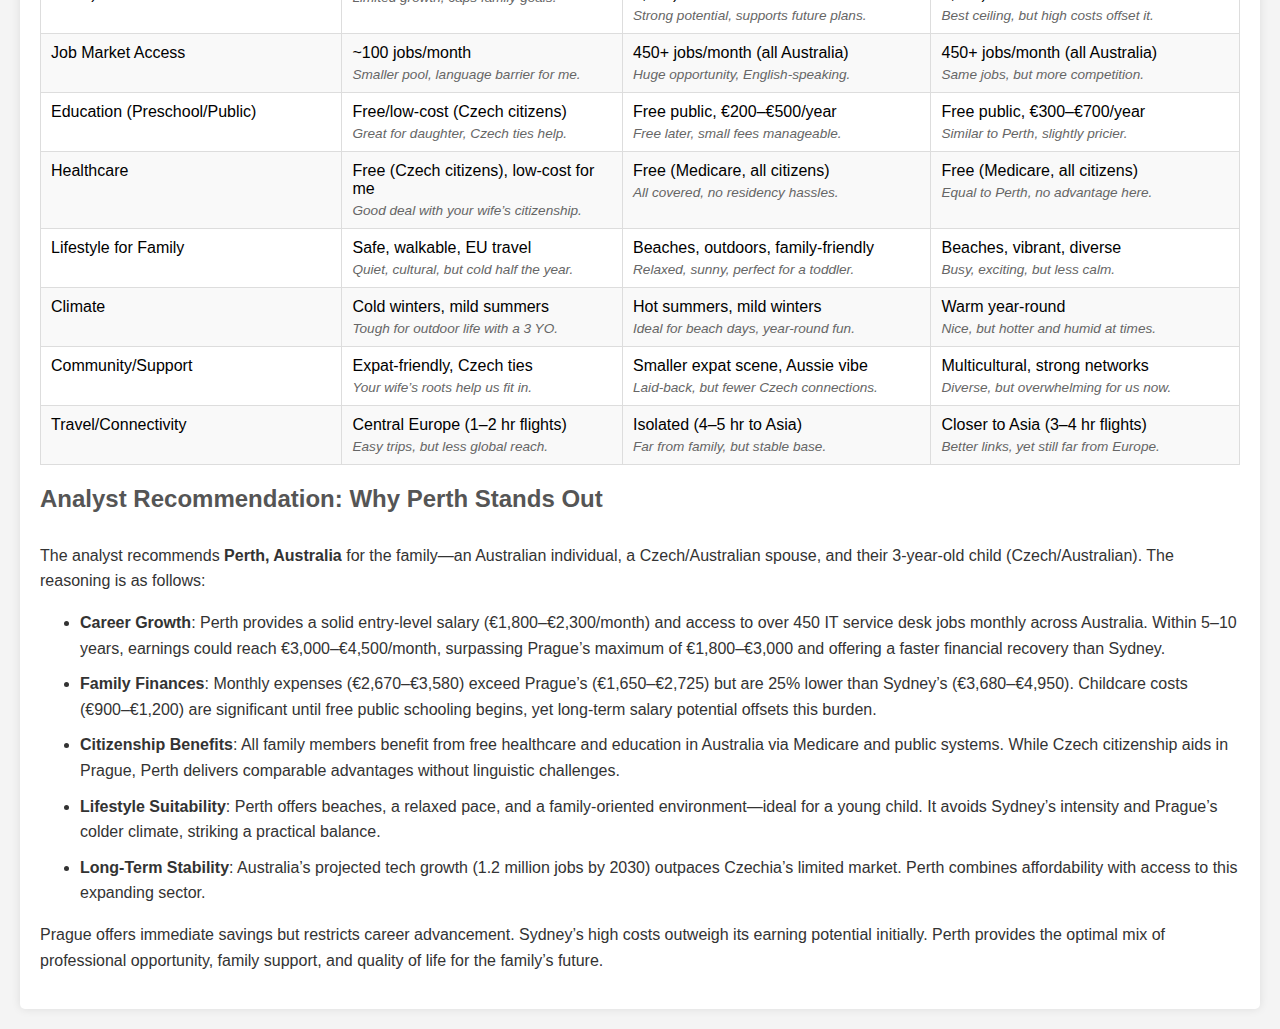
==== commit 351f11de: "Update index.html final final final final" ====
--- a/index.html
+++ b/index.html
@@ -15,7 +15,7 @@
                 <thead>
                     <tr>
                         <th class="category-header">Category</th>
-                        <th class="city-header">Prague, Czech Republic</th>
+                        <th class="city-header">Prague, CZ</th>
                         <th class="city-header">Perth, Australia</th>
                         <th class="city-header">Sydney, Australia</th>
                     </tr>
--- a/styles.css
+++ b/styles.css
@@ -15,16 +15,16 @@
 }
 
 h1 {
-    text-align: center;
+    text-align: left; /* Left-aligned title */
     color: #333;
     font-size: 2em;
-    margin-bottom: 10px;
+    margin-bottom: 20px; /* Increased spacing below title */
 }
 
 h2 {
     color: #555;
     font-size: 1.5em;
-    margin: 20px 0 10px;
+    margin: 20px 0 30px; /* Added more space below subtitle */
 }
 
 .table-container {
@@ -45,35 +45,54 @@
     vertical-align: top;
 }
 
-th {
-    background-color: #4CAF50;
+/* Category header with background image */
+th.category-header {
+    position: relative;
+    text-align: center;
+    padding: 0;
+    height: 0;
+    padding-bottom: 66.67%; /* 3:2 ratio */
+    background-image: url('https://images.unsplash.com/photo-1579724984996-c2d12999e8f6?q=80&w=1528&auto=format&fit=crop&ixlib=rb-4.0.3&ixid=M3wxMjA3fDB8MHxwaG90by1wYWdlfHx8fGVufDB8fHx8fA%3D%3D');
+    background-size: cover;
+    background-position: center;
     color: white;
+    text-shadow: 1px 1px 2px rgba(0, 0, 0, 0.8);
+}
+
+th.category-header span {
+    position: absolute;
+    top: 50%;
+    left: 50%;
+    transform: translate(-50%, -50%);
+    width: 100%;
+    padding: 10px;
+    box-sizing: border-box;
 }
 
 /* City header cells with background images */
 th.city-header {
     position: relative;
     text-align: center;
-    padding: 0; /* Remove padding to control size with aspect ratio */
-    height: 0; /* Collapse height, use padding for ratio */
-    padding-bottom: 66.67%; /* 2/3 (3:2 ratio flipped) for height relative to width */
+    padding: 20px 0 0 0; /* 20px top padding to push text down */
+    height: 0;
+    padding-bottom: 66.67%; /* 3:2 ratio */
     background-size: cover;
     background-position: center;
     color: white;
-    text-shadow: 1px 1px 2px rgba(0, 0, 0, 0.8); /* Better readability on image */
+    text-shadow: 1px 1px 2px rgba(0, 0, 0, 0.8);
 }
 
 /* Specific background images for each city */
 th.city-header:nth-child(2) {
-    background-image: url('https://images.unsplash.com/photo-1592906209472-a36b1f3782ef?q=80&w=1740&auto=format&fit=crop&ixlib=rb-4.0.3&ixid=M3wxMjA3fDB8MHxwaG90by1wYWdlfHx8fGVufDB8fHx8fA%3D%3D'); /* New Prague image */
+    background-image: url('https://images.unsplash.com/photo-1592906209472-a36b1f3782ef?q=80&w=1740&auto=format&fit=crop&ixlib=rb-4.0.3&ixid=M3wxMjA3fDB8MHxwaG90by1wYWdlfHx8fGVufDB8fHx8fA%3D%3D'); /* Prague */
 }
 
 th.city-header:nth-child(3) {
-    background-image: url('https://images.unsplash.com/photo-1518138793089-8eaa76c44db9?q=80&w=1740&auto=format&fit=crop&ixlib=rb-4.0.3&ixid=M3wxMjA3fDB8MHxwaG90by1wYWdlfHx8fGVufDB8fHx8fA%3D%3D'); /* New Perth image */
+    background-image: url('https://images.unsplash.com/photo-1518138793089-8eaa76c44db9?q=80&w=1740&auto=format&fit=crop&ixlib=rb-4.0.3&ixid=M3wxMjA3fDB8MHxwaG90by1wYWdlfHx8fGVufDB8fHx8fA%3D%3D'); /* Perth */
 }
 
 th.city-header:nth-child(4) {
-    background-image: url('https://images.unsplash.com/photo-1624138784614-87fd1b6528f8?ixlib=rb-4.0.3&auto=format&fit=crop&w=300&q=80'); /* Sydney unchanged */
+    background-image: url('https://images.unsplash.com/photo-1524562865630-b991c6c2f261?q=80&w=1528&auto=format&fit=crop&ixlib=rb-4.0.3&ixid=M3wxMjA3fDB8MHxwaG90by1wYWdlfHx8fGVufDB8fHx8fA%3D%3D'); /* New Sydney */
 }
 
 /* Center the city name text vertically and horizontally */
@@ -134,7 +153,12 @@
     }
 
     th.city-header {
-        padding-bottom: 66.67%; /* Maintain 3:2 ratio */
+        padding: 15px 0 0 0; /* Slightly less top padding on smaller screens */
+        padding-bottom: 66.67%;
+    }
+
+    th.category-header {
+        padding-bottom: 66.67%;
     }
 
     td span {
@@ -161,7 +185,12 @@
     }
 
     th.city-header {
-        padding-bottom: 66.67%; /* Maintain 3:2 ratio */
+        padding: 10px 0 0 0; /* Further reduced top padding */
+        padding-bottom: 66.67%;
+    }
+
+    th.category-header {
+        padding-bottom: 66.67%;
     }
 
     td span {
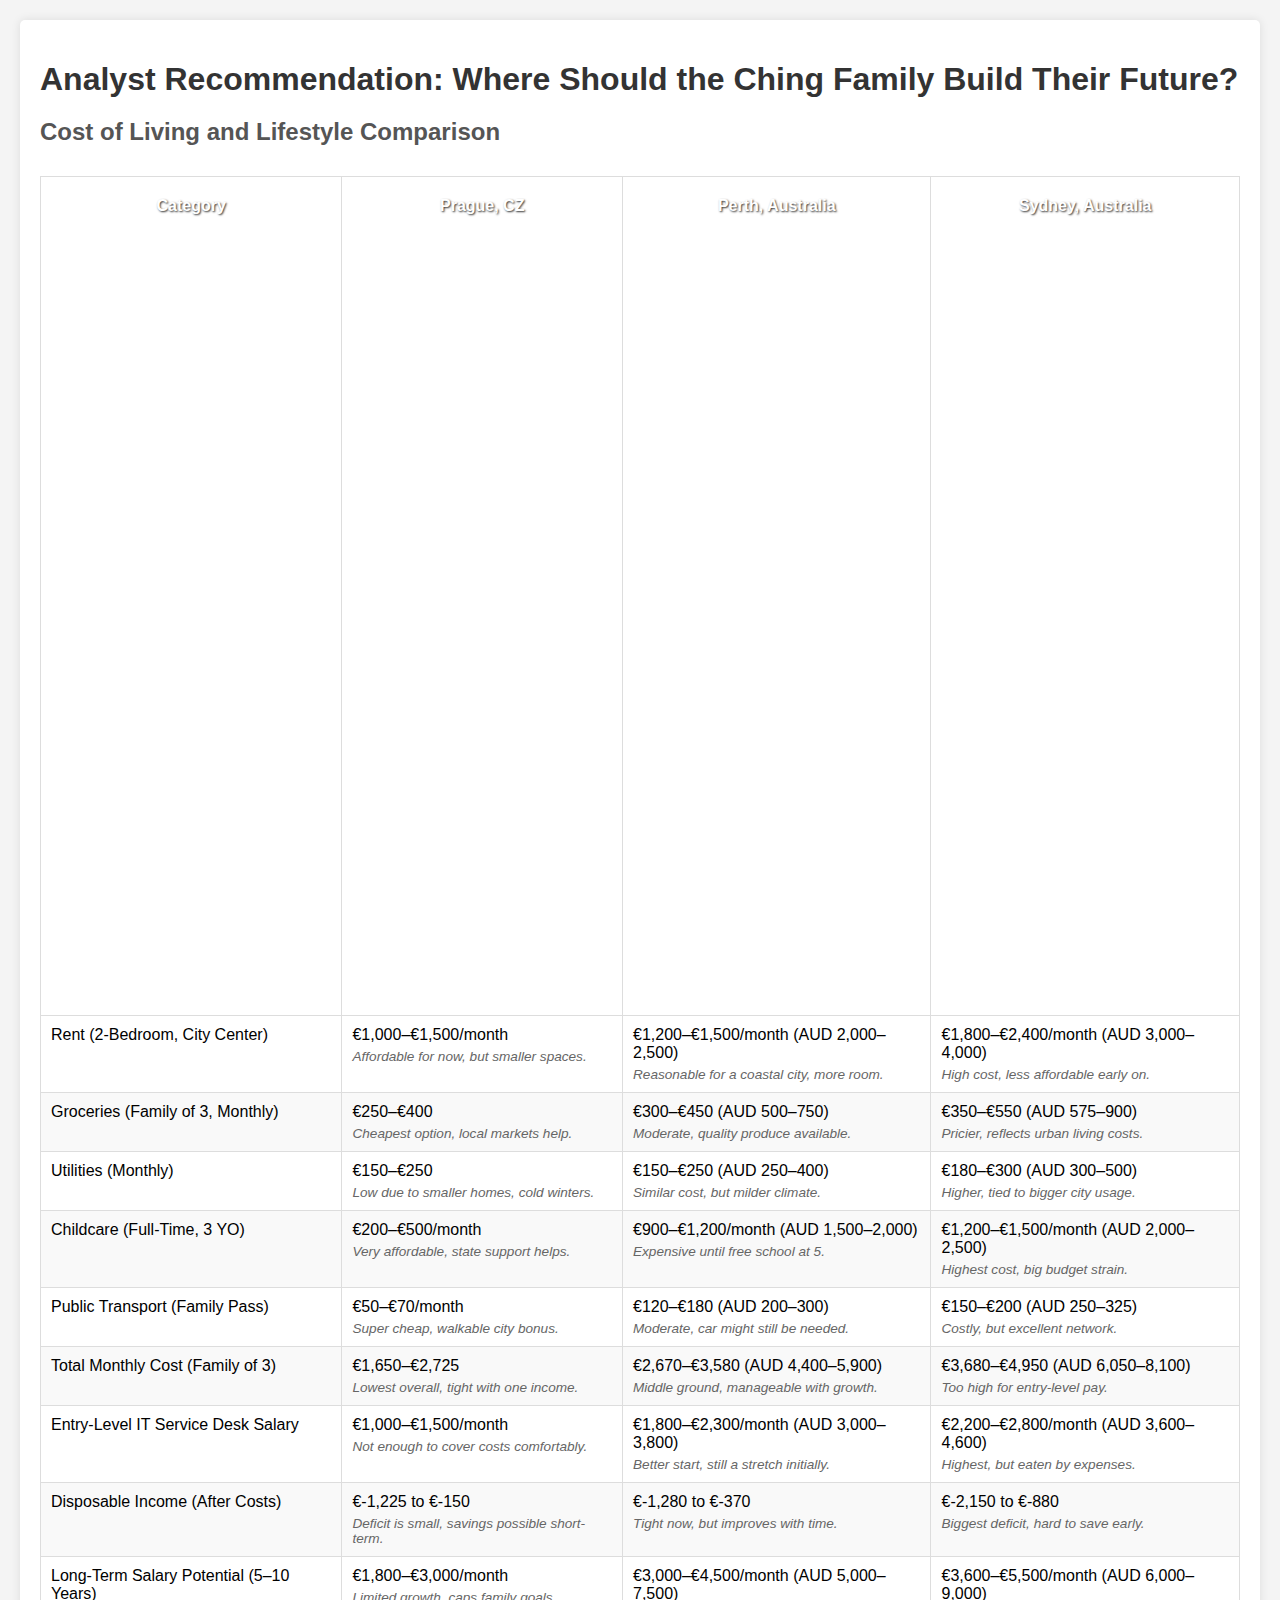
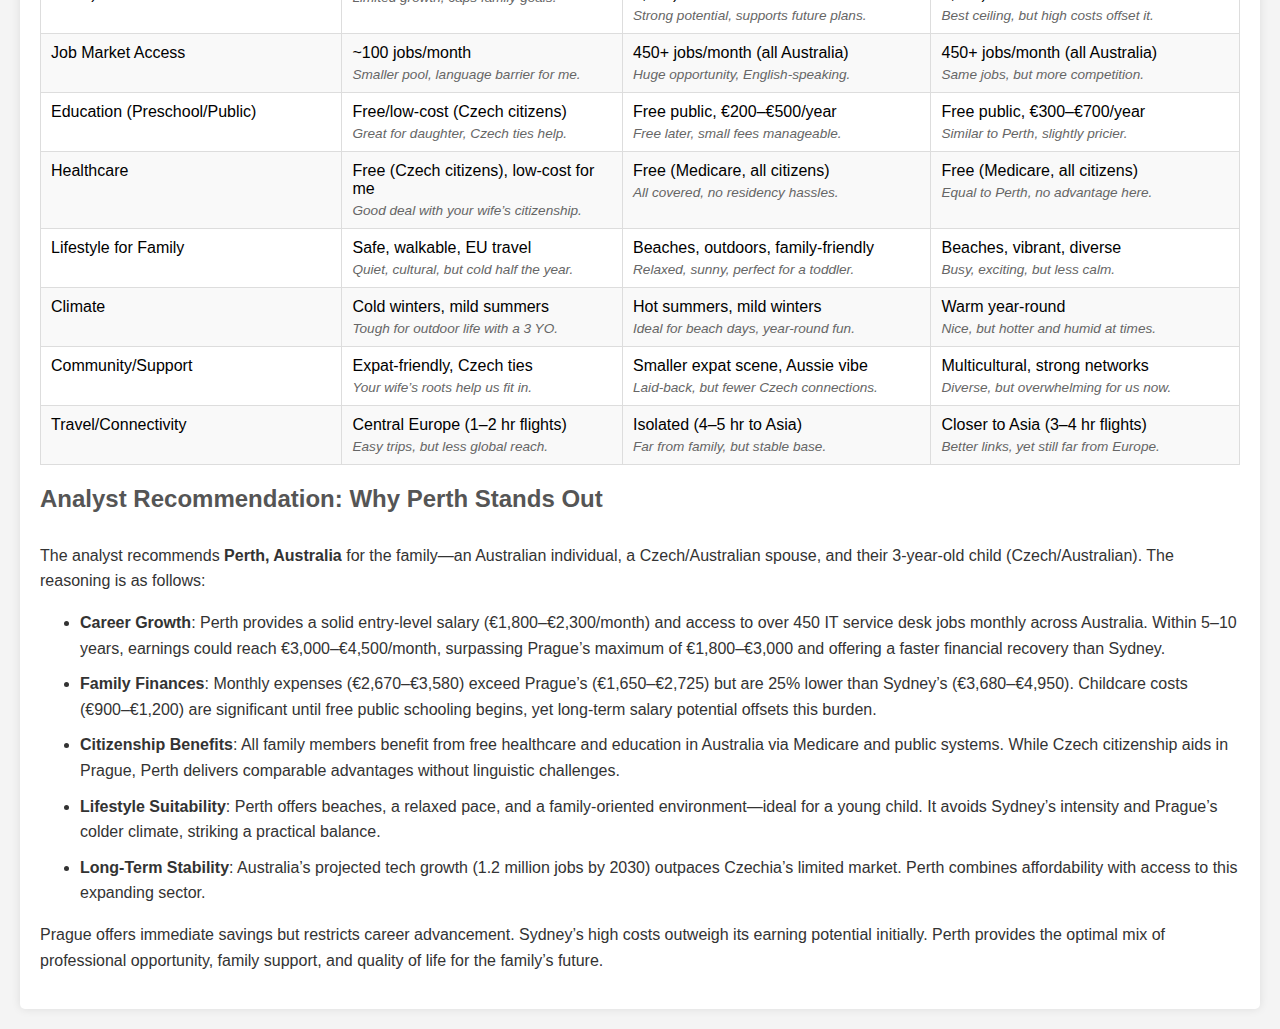
==== commit fa10ab8d: "Update index.html" ====
--- a/index.html
+++ b/index.html
@@ -8,7 +8,7 @@
 </head>
 <body>
     <main class="wrapper">
-        <h1>Where Should the Family Build Their Future?</h1>
+        <h1>Analyst Recommendation: Where Should the Ching Family Build Their Future?</h1>
         <h2>Cost of Living and Lifestyle Comparison</h2>
         <section class="table-container">
             <table>
--- a/styles.css
+++ b/styles.css
@@ -15,16 +15,16 @@
 }
 
 h1 {
-    text-align: left; /* Left-aligned title */
+    text-align: left;
     color: #333;
     font-size: 2em;
-    margin-bottom: 20px; /* Increased spacing below title */
+    margin-bottom: 20px;
 }
 
 h2 {
     color: #555;
     font-size: 1.5em;
-    margin: 20px 0 30px; /* Added more space below subtitle */
+    margin: 20px 0 30px;
 }
 
 .table-container {
@@ -49,7 +49,7 @@
 th.category-header {
     position: relative;
     text-align: center;
-    padding: 0;
+    padding: 20px 0 0 0; /* Match city-header padding */
     height: 0;
     padding-bottom: 66.67%; /* 3:2 ratio */
     background-image: url('https://images.unsplash.com/photo-1579724984996-c2d12999e8f6?q=80&w=1528&auto=format&fit=crop&ixlib=rb-4.0.3&ixid=M3wxMjA3fDB8MHxwaG90by1wYWdlfHx8fGVufDB8fHx8fA%3D%3D');
@@ -59,14 +59,12 @@
     text-shadow: 1px 1px 2px rgba(0, 0, 0, 0.8);
 }
 
+/* Remove unnecessary span styling for category */
 th.category-header span {
-    position: absolute;
-    top: 50%;
-    left: 50%;
-    transform: translate(-50%, -50%);
-    width: 100%;
-    padding: 10px;
-    box-sizing: border-box;
+    position: static; /* Reset from absolute */
+    transform: none; /* Remove centering transform */
+    padding: 0; /* No extra padding */
+    display: block; /* Keep it simple */
 }
 
 /* City header cells with background images */
@@ -92,7 +90,7 @@
 }
 
 th.city-header:nth-child(4) {
-    background-image: url('https://images.unsplash.com/photo-1524562865630-b991c6c2f261?q=80&w=1528&auto=format&fit=crop&ixlib=rb-4.0.3&ixid=M3wxMjA3fDB8MHxwaG90by1wYWdlfHx8fGVufDB8fHx8fA%3D%3D'); /* New Sydney */
+    background-image: url('https://images.unsplash.com/photo-1524562865630-b991c6c2f261?q=80&w=1528&auto=format&fit=crop&ixlib=rb-4.0.3&ixid=M3wxMjA3fDB8MHxwaG90by1wYWdlfHx8fGVufDB8fHx8fA%3D%3D'); /* Sydney */
 }
 
 /* Center the city name text vertically and horizontally */
@@ -153,11 +151,12 @@
     }
 
     th.city-header {
-        padding: 15px 0 0 0; /* Slightly less top padding on smaller screens */
+        padding: 15px 0 0 0;
         padding-bottom: 66.67%;
     }
 
     th.category-header {
+        padding: 15px 0 0 0; /* Match city-header */
         padding-bottom: 66.67%;
     }
 
@@ -185,11 +184,12 @@
     }
 
     th.city-header {
-        padding: 10px 0 0 0; /* Further reduced top padding */
+        padding: 10px 0 0 0;
         padding-bottom: 66.67%;
     }
 
     th.category-header {
+        padding: 10px 0 0 0; /* Match city-header */
         padding-bottom: 66.67%;
     }
 
